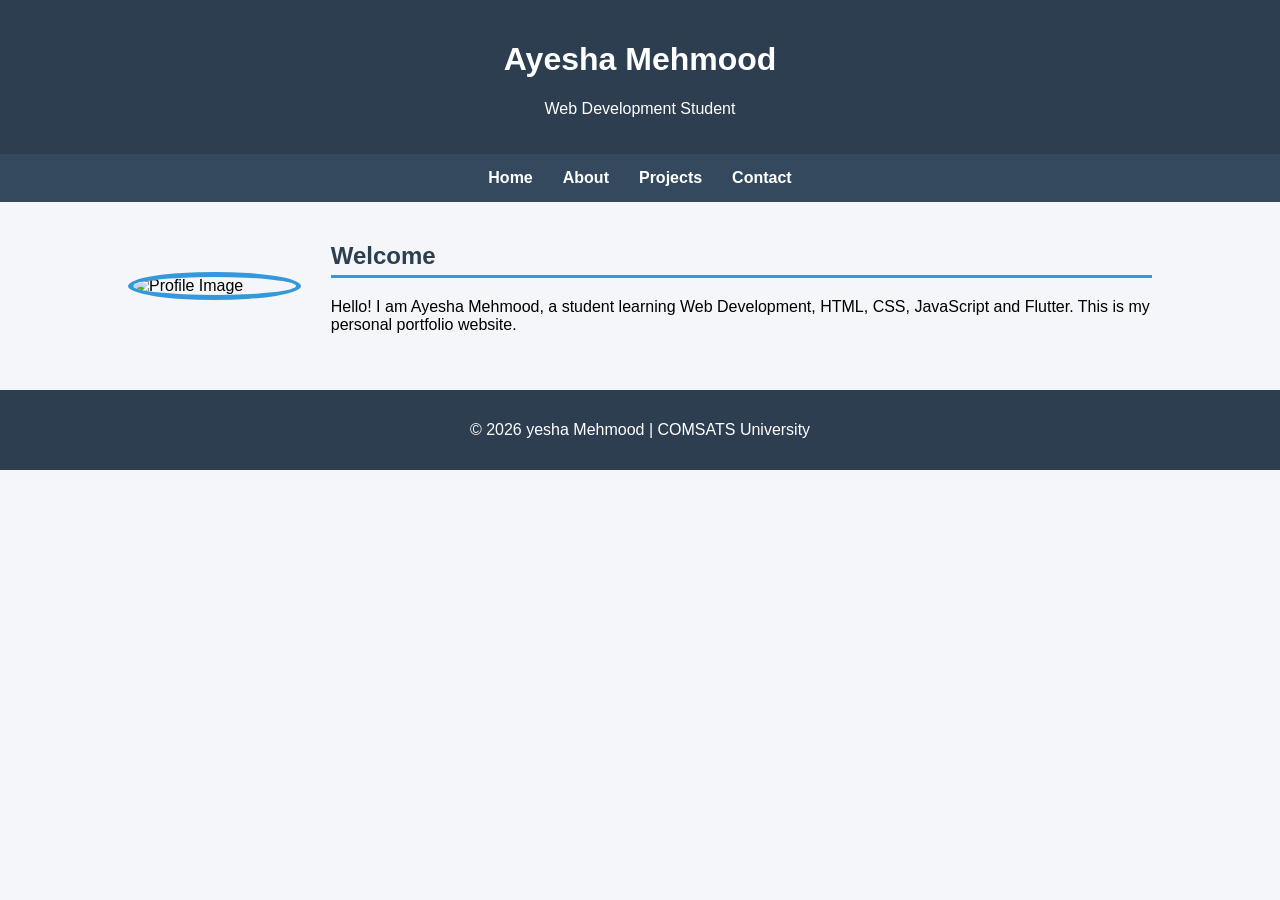
==== portfolio/index.html @ 71e52460 "Add files via upload" ====
<!DOCTYPE html>
<html lang="en">
<head>
<meta charset="UTF-8">
<title>Home | Ayesha Mehmood Portfolio</title>
<link rel="stylesheet" href="style.css">
</head>

<body>

<header>
<h1>Ayesha Mehmood</h1>
<p>Web Development Student</p>
</header>

<nav>
<ul>
<li><a href="index.html">Home</a></li>
<li><a href="about.html">About</a></li>
<li><a href="projects.html">Projects</a></li>
<li><a href="contact.html">Contact</a></li>
</ul>
</nav>

<main>

<section class="profile">
<img src="https://via.placeholder.com/200" alt="Profile Image">

<div>
<h2>Welcome</h2>
<p>
Hello! I am Ayesha Mehmood, a student learning Web Development,
HTML, CSS, JavaScript and Flutter. This is my personal portfolio website.
</p>
</div>

</section>

</main>

<footer>
<p>© 2026 yesha Mehmood | COMSATS University</p>
</footer>

</body>
</html>
---- portfolio/style.css ----
body{
font-family: Arial;
margin:0;
background:#f4f6f9;
}

/* Header */

header{
background:#2c3e50;
color:white;
text-align:center;
padding:20px;
}

/* Navigation */

nav{
background:#34495e;
}

nav ul{
display:flex;
justify-content:center;
list-style:none;
margin:0;
padding:0;
}

nav ul li{
margin:15px;
}

nav ul li a{
color:white;
text-decoration:none;
font-weight:bold;
}

nav ul li a:hover{
color:yellow;
}

/* Sections */

main{
width:80%;
margin:auto;
padding:20px;
}

h2{
color:#2c3e50;
border-bottom:3px solid #3498db;
padding-bottom:5px;
}

/* Profile Section */

.profile{
display:flex;
align-items:center;
gap:30px;
}

.profile img{
width:200px;
border-radius:50%;
border:5px solid #3498db;
}

/* Tables */

table{
width:100%;
border-collapse:collapse;
}

table, th, td{
border:1px solid #ccc;
}

th, td{
padding:10px;
text-align:left;
}

/* Form */

form{
background:white;
padding:20px;
border-radius:10px;
}

input, select, textarea{
width:100%;
padding:8px;
margin-top:5px;
margin-bottom:10px;
}

/* Footer */

footer{
background:#2c3e50;
color:white;
text-align:center;
padding:15px;
margin-top:20px;
}
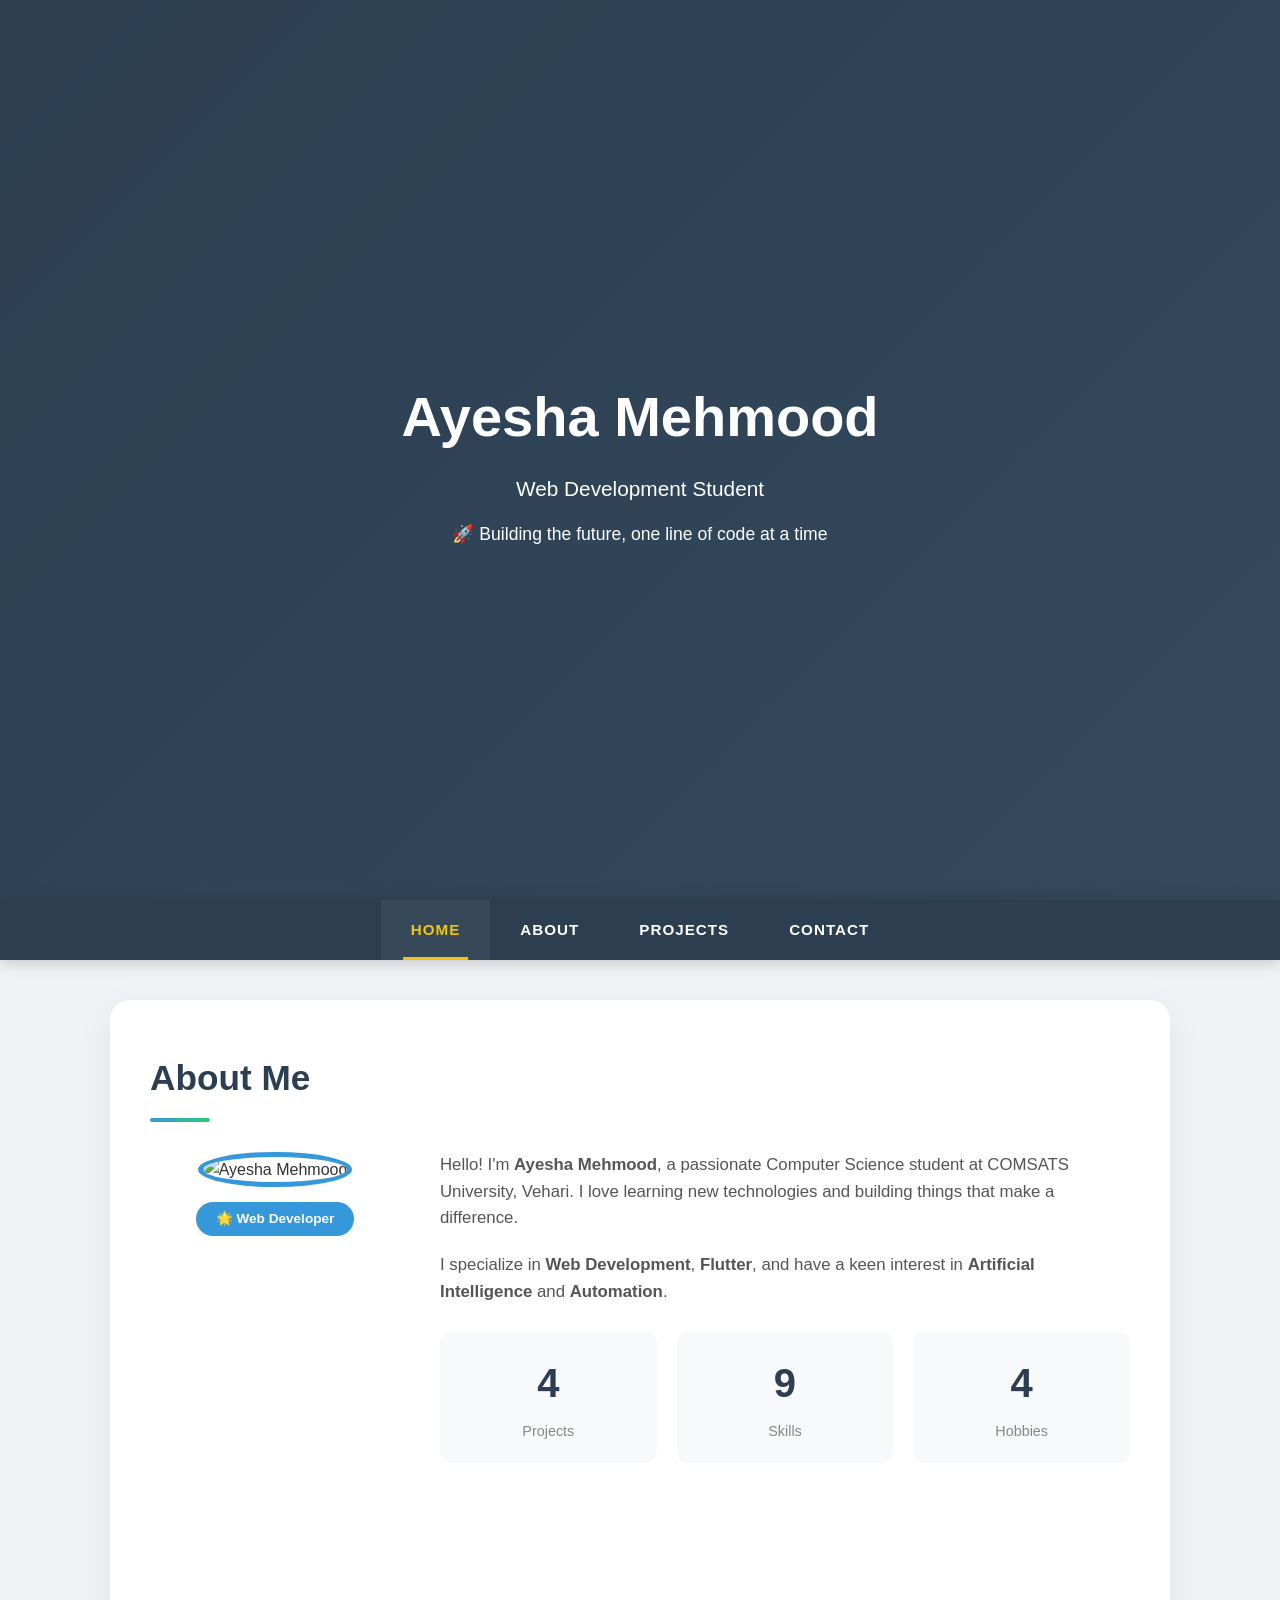
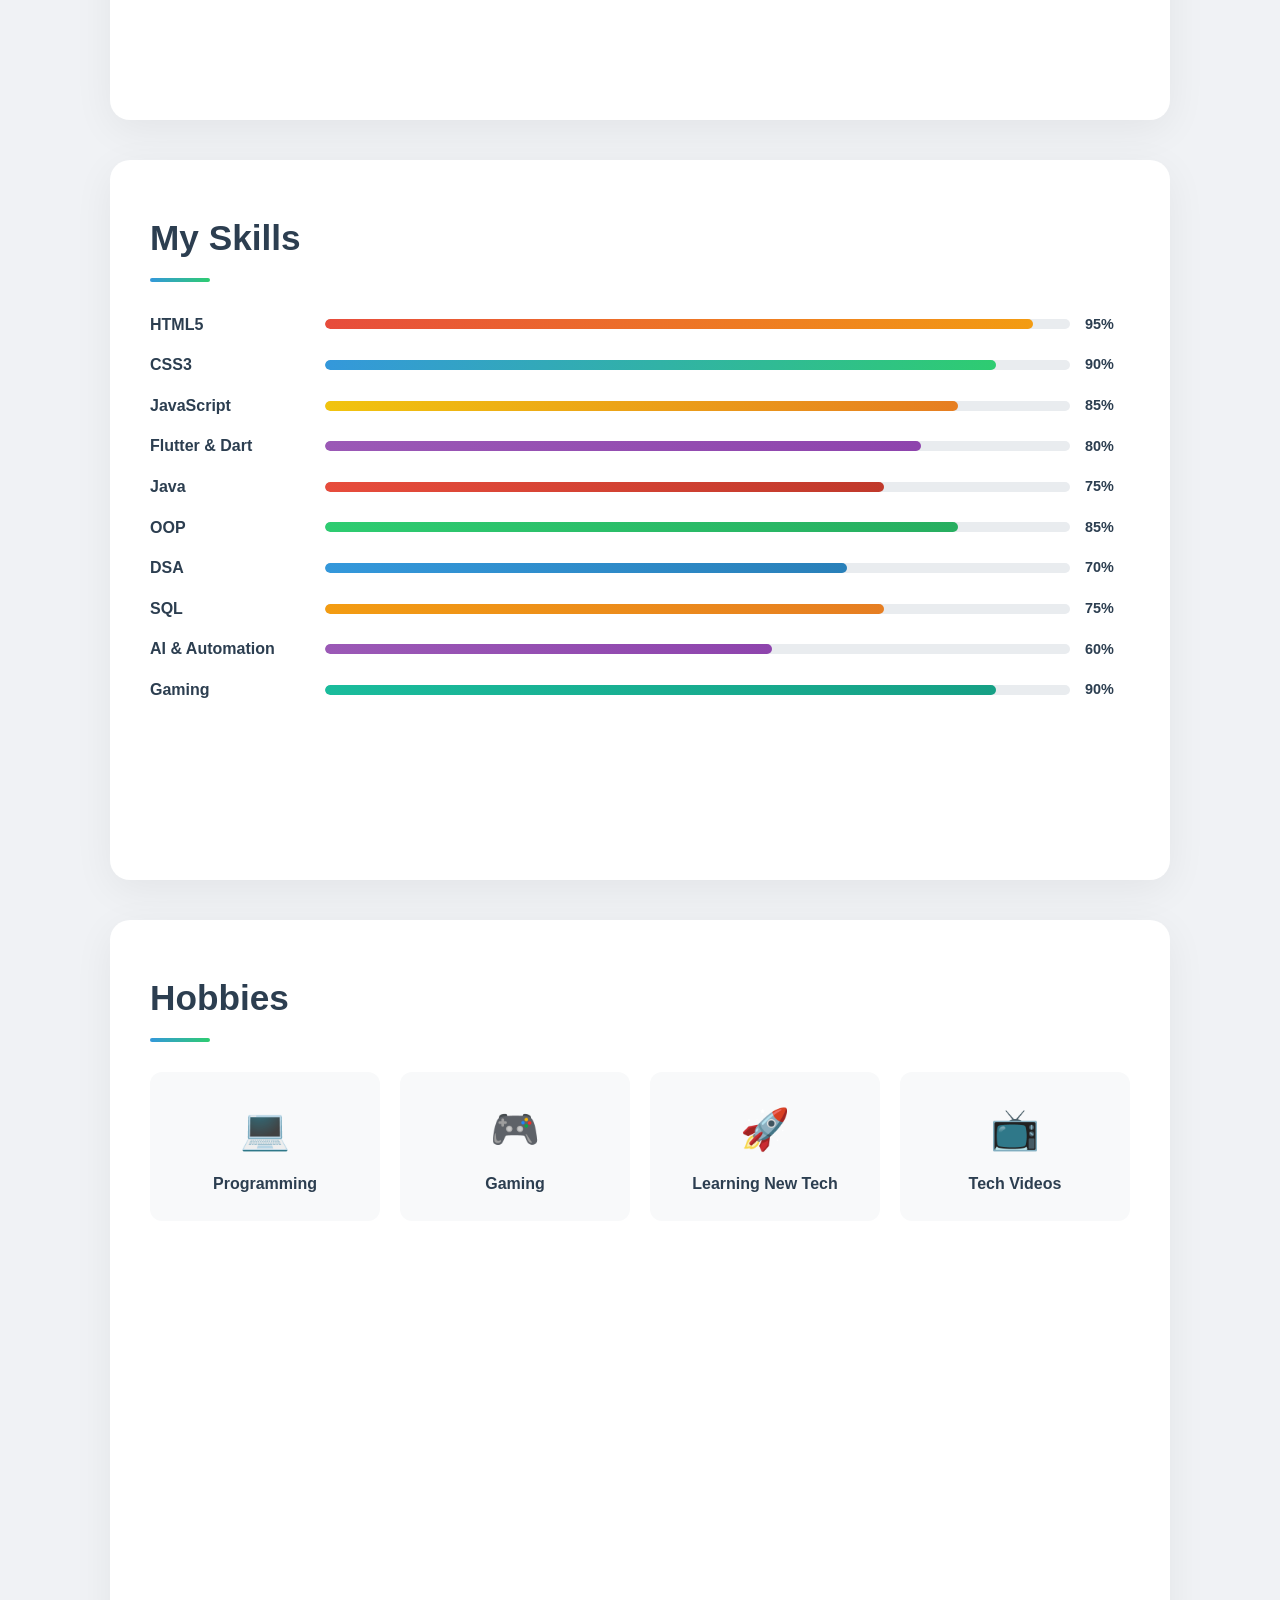
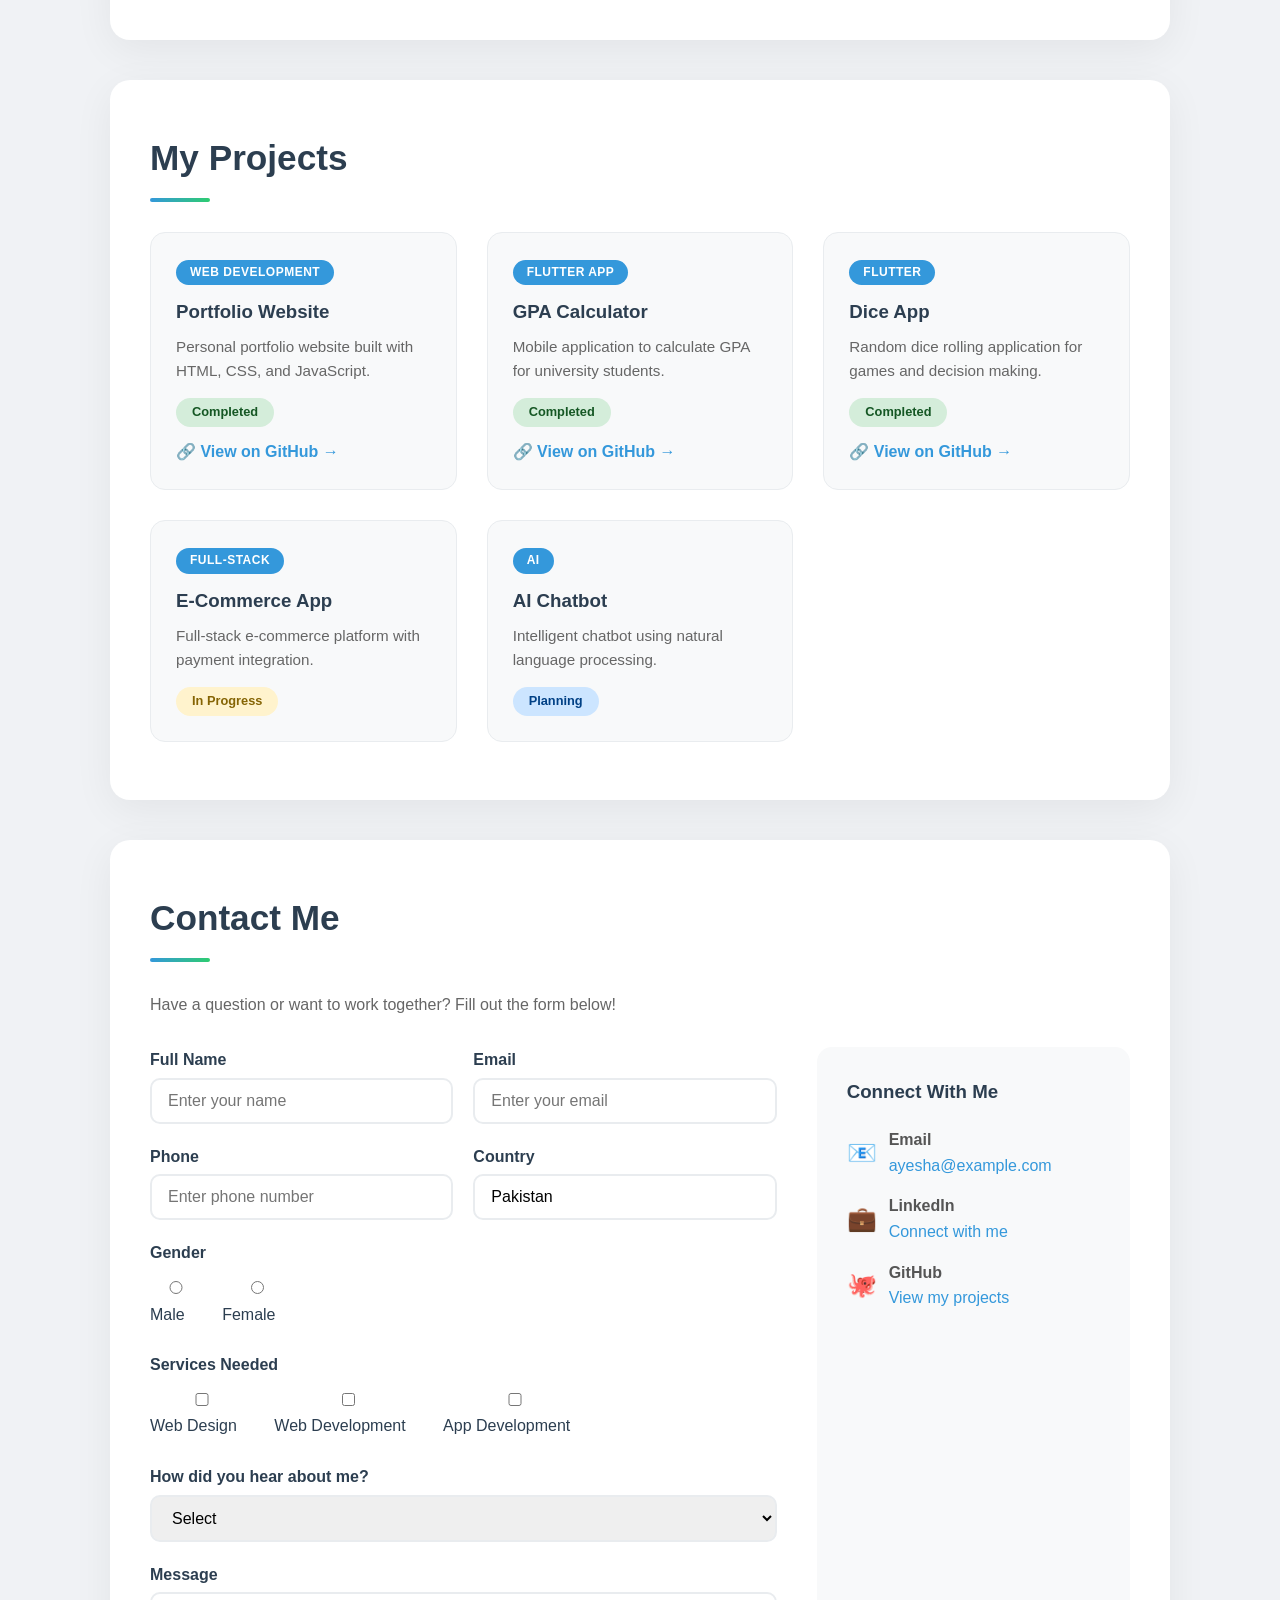
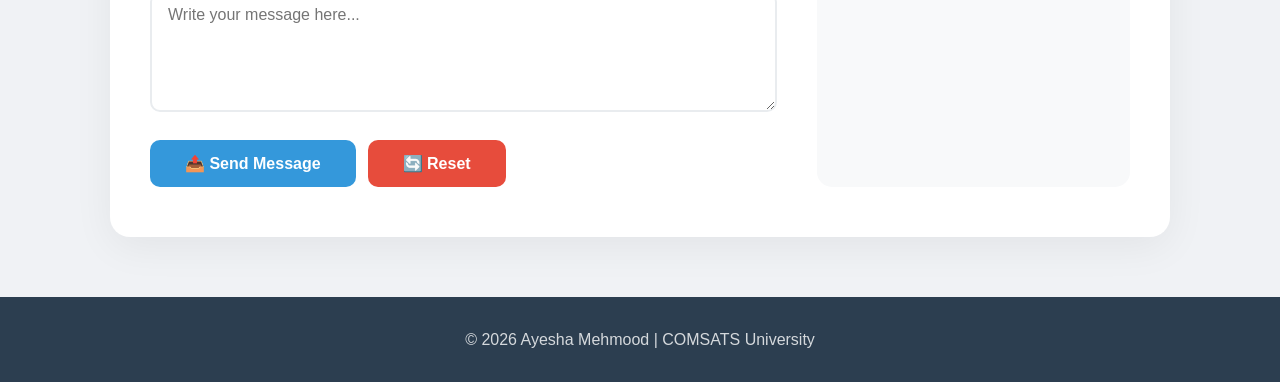
==== commit e0b2bc61: "Add files via upload" ====
--- a/portfolio/index.html
+++ b/portfolio/index.html
@@ -2,46 +2,1124 @@
 <html lang="en">
 <head>
 <meta charset="UTF-8">
-<title>Home | Ayesha Mehmood Portfolio</title>
-<link rel="stylesheet" href="style.css">
+<meta name="viewport" content="width=device-width, initial-scale=1.0">
+<title>Ayesha Mehmood Portfolio</title>
+<style>
+/* ===== RESET & BASE ===== */
+* {
+  margin: 0;
+  padding: 0;
+  box-sizing: border-box;
+}
+
+html {
+  scroll-behavior: smooth;
+}
+
+body {
+  font-family: 'Segoe UI', Tahoma, Geneva, Verdana, sans-serif;
+  background: #f0f2f5;
+  color: #333;
+  line-height: 1.6;
+}
+
+/* ===== HEADER / HERO ===== */
+.hero {
+  background: linear-gradient(135deg, #2c3e50 0%, #34495e 100%);
+  color: white;
+  text-align: center;
+  padding: 80px 20px 60px;
+  position: relative;
+  overflow: hidden;
+  min-height: 100vh;
+  display: flex;
+  flex-direction: column;
+  justify-content: center;
+  align-items: center;
+}
+
+.hero h1 {
+  font-size: 3.5rem;
+  margin-bottom: 10px;
+  animation: fadeInDown 1s ease;
+}
+
+.hero .subtitle {
+  font-size: 1.3rem;
+  opacity: 0.9;
+  animation: fadeInDown 1s ease 0.3s both;
+}
+
+.hero .tagline {
+  font-size: 1.1rem;
+  margin-top: 15px;
+  opacity: 0.8;
+  animation: fadeInDown 1s ease 0.6s both;
+}
+
+/* ===== NAVIGATION ===== */
+nav {
+  background: #2c3e50;
+  position: sticky;
+  top: 0;
+  z-index: 1000;
+  box-shadow: 0 2px 15px rgba(0,0,0,0.2);
+}
+
+nav ul {
+  display: flex;
+  justify-content: center;
+  list-style: none;
+  padding: 0;
+  margin: 0;
+  flex-wrap: wrap;
+}
+
+nav ul li a {
+  color: white;
+  text-decoration: none;
+  padding: 18px 30px;
+  display: block;
+  font-weight: 600;
+  font-size: 0.95rem;
+  text-transform: uppercase;
+  letter-spacing: 1px;
+  transition: all 0.3s ease;
+  position: relative;
+  cursor: pointer;
+}
+
+nav ul li a::after {
+  content: '';
+  position: absolute;
+  bottom: 0;
+  left: 50%;
+  transform: translateX(-50%);
+  width: 0;
+  height: 3px;
+  background: #f1c40f;
+  transition: width 0.3s ease;
+}
+
+nav ul li a:hover::after,
+nav ul li a.active::after {
+  width: 60%;
+}
+
+nav ul li a:hover,
+nav ul li a.active {
+  color: #f1c40f;
+  background: rgba(255,255,255,0.05);
+}
+
+/* Hamburger */
+.hamburger {
+  display: none;
+  flex-direction: column;
+  cursor: pointer;
+  padding: 15px 20px;
+}
+
+.hamburger span {
+  width: 28px;
+  height: 3px;
+  background: white;
+  margin: 3px 0;
+  transition: 0.3s;
+  border-radius: 3px;
+}
+
+/* ===== MAIN CONTENT ===== */
+main {
+  max-width: 1100px;
+  margin: 0 auto;
+  padding: 0 20px;
+}
+
+/* ===== SECTIONS ===== */
+.section {
+  background: white;
+  border-radius: 20px;
+  padding: 50px 40px;
+  margin: 40px 0;
+  box-shadow: 0 10px 40px rgba(0,0,0,0.06);
+  opacity: 0;
+  transform: translateY(50px);
+  transition: all 0.8s cubic-bezier(0.4, 0, 0.2, 1);
+  min-height: 80vh;
+}
+
+.section.visible {
+  opacity: 1;
+  transform: translateY(0);
+}
+
+.section-title {
+  font-size: 2.2rem;
+  color: #2c3e50;
+  margin-bottom: 30px;
+  position: relative;
+  padding-bottom: 15px;
+}
+
+.section-title::after {
+  content: '';
+  position: absolute;
+  bottom: 0;
+  left: 0;
+  width: 60px;
+  height: 4px;
+  background: linear-gradient(90deg, #3498db, #2ecc71);
+  border-radius: 2px;
+}
+
+/* ===== PROFILE / ABOUT ===== */
+.about-grid {
+  display: grid;
+  grid-template-columns: 250px 1fr;
+  gap: 40px;
+  align-items: start;
+}
+
+.about-image {
+  text-align: center;
+}
+
+.about-image img {
+  width: 200px;
+  height: 200px;
+  border-radius: 50%;
+  border: 5px solid #3498db;
+  object-fit: cover;
+  transition: all 0.5s ease;
+}
+
+.about-image img:hover {
+  transform: scale(1.05) rotate(3deg);
+  box-shadow: 0 15px 40px rgba(52, 152, 219, 0.3);
+}
+
+.about-image .badge {
+  display: inline-block;
+  background: #3498db;
+  color: white;
+  padding: 6px 20px;
+  border-radius: 20px;
+  margin-top: 15px;
+  font-size: 0.85rem;
+  font-weight: 600;
+}
+
+.about-text p {
+  font-size: 1.05rem;
+  color: #555;
+  margin-bottom: 20px;
+}
+
+.about-stats {
+  display: grid;
+  grid-template-columns: repeat(3, 1fr);
+  gap: 20px;
+  margin-top: 25px;
+}
+
+.stat-item {
+  text-align: center;
+  background: #f8f9fa;
+  padding: 20px;
+  border-radius: 12px;
+  transition: all 0.3s ease;
+}
+
+.stat-item:hover {
+  transform: translateY(-5px);
+  box-shadow: 0 8px 25px rgba(0,0,0,0.08);
+}
+
+.stat-number {
+  font-size: 2.5rem;
+  font-weight: 700;
+  color: #2c3e50;
+}
+
+.stat-label {
+  font-size: 0.9rem;
+  color: #888;
+  margin-top: 5px;
+}
+
+/* ===== SKILLS ===== */
+.skills-grid {
+  display: grid;
+  gap: 15px;
+}
+
+.skill-item {
+  display: flex;
+  align-items: center;
+  gap: 15px;
+}
+
+.skill-name {
+  width: 160px;
+  font-weight: 600;
+  color: #2c3e50;
+  flex-shrink: 0;
+}
+
+.skill-bar-bg {
+  flex: 1;
+  height: 10px;
+  background: #e9ecef;
+  border-radius: 10px;
+  overflow: hidden;
+}
+
+.skill-bar-fill {
+  height: 100%;
+  width: 0;
+  border-radius: 10px;
+  transition: width 1.5s cubic-bezier(0.4, 0, 0.2, 1);
+}
+
+.skill-percent {
+  width: 45px;
+  font-weight: 600;
+  color: #2c3e50;
+  font-size: 0.9rem;
+  flex-shrink: 0;
+}
+
+/* Skill colors */
+.skill-item:nth-child(1) .skill-bar-fill { background: linear-gradient(90deg, #e74c3c, #f39c12); }
+.skill-item:nth-child(2) .skill-bar-fill { background: linear-gradient(90deg, #3498db, #2ecc71); }
+.skill-item:nth-child(3) .skill-bar-fill { background: linear-gradient(90deg, #f1c40f, #e67e22); }
+.skill-item:nth-child(4) .skill-bar-fill { background: linear-gradient(90deg, #9b59b6, #8e44ad); }
+.skill-item:nth-child(5) .skill-bar-fill { background: linear-gradient(90deg, #e74c3c, #c0392b); }
+.skill-item:nth-child(6) .skill-bar-fill { background: linear-gradient(90deg, #2ecc71, #27ae60); }
+.skill-item:nth-child(7) .skill-bar-fill { background: linear-gradient(90deg, #3498db, #2980b9); }
+.skill-item:nth-child(8) .skill-bar-fill { background: linear-gradient(90deg, #f39c12, #e67e22); }
+.skill-item:nth-child(9) .skill-bar-fill { background: linear-gradient(90deg, #9b59b6, #8e44ad); }
+.skill-item:nth-child(10) .skill-bar-fill { background: linear-gradient(90deg, #1abc9c, #16a085); }
+
+/* ===== HOBBIES ===== */
+.hobbies-grid {
+  display: grid;
+  grid-template-columns: repeat(auto-fit, minmax(180px, 1fr));
+  gap: 20px;
+}
+
+.hobby-card {
+  background: #f8f9fa;
+  padding: 25px 20px;
+  border-radius: 12px;
+  text-align: center;
+  transition: all 0.3s ease;
+  cursor: default;
+}
+
+.hobby-card:hover {
+  transform: translateY(-8px);
+  box-shadow: 0 10px 30px rgba(0,0,0,0.08);
+  background: white;
+}
+
+.hobby-icon {
+  font-size: 2.5rem;
+  margin-bottom: 10px;
+}
+
+.hobby-card h4 {
+  color: #2c3e50;
+}
+
+/* ===== PROJECTS ===== */
+.projects-grid {
+  display: grid;
+  grid-template-columns: repeat(auto-fit, minmax(300px, 1fr));
+  gap: 30px;
+}
+
+.project-card {
+  background: #f8f9fa;
+  border-radius: 15px;
+  padding: 25px;
+  transition: all 0.4s ease;
+  border: 1px solid #e9ecef;
+}
+
+.project-card:hover {
+  transform: translateY(-10px);
+  box-shadow: 0 15px 40px rgba(0,0,0,0.1);
+  background: white;
+  border-color: #3498db;
+}
+
+.project-card h3 {
+  color: #2c3e50;
+  margin-bottom: 8px;
+}
+
+.project-card .category {
+  display: inline-block;
+  background: #3498db;
+  color: white;
+  padding: 3px 14px;
+  border-radius: 15px;
+  font-size: 0.75rem;
+  font-weight: 600;
+  text-transform: uppercase;
+  letter-spacing: 0.5px;
+  margin-bottom: 12px;
+}
+
+.project-card p {
+  color: #666;
+  font-size: 0.95rem;
+  margin-bottom: 15px;
+}
+
+.project-card .status {
+  display: inline-block;
+  padding: 4px 16px;
+  border-radius: 20px;
+  font-size: 0.8rem;
+  font-weight: 600;
+}
+
+.status.completed {
+  background: #d4edda;
+  color: #155724;
+}
+
+.status.progress {
+  background: #fff3cd;
+  color: #856404;
+}
+
+.status.planning {
+  background: #cce5ff;
+  color: #004085;
+}
+
+.project-card .project-link {
+  display: inline-block;
+  margin-top: 12px;
+  color: #3498db;
+  text-decoration: none;
+  font-weight: 600;
+  transition: all 0.3s ease;
+}
+
+.project-card .project-link:hover {
+  color: #2c3e50;
+  transform: translateX(5px);
+}
+
+/* ===== CONTACT FORM ===== */
+.contact-wrapper {
+  display: grid;
+  grid-template-columns: 2fr 1fr;
+  gap: 40px;
+}
+
+.form-group {
+  margin-bottom: 20px;
+}
+
+.form-group label {
+  display: block;
+  font-weight: 600;
+  color: #2c3e50;
+  margin-bottom: 5px;
+}
+
+.form-group input,
+.form-group select,
+.form-group textarea {
+  width: 100%;
+  padding: 12px 16px;
+  border: 2px solid #e9ecef;
+  border-radius: 10px;
+  font-size: 1rem;
+  transition: all 0.3s ease;
+  font-family: inherit;
+}
+
+.form-group input:focus,
+.form-group select:focus,
+.form-group textarea:focus {
+  border-color: #3498db;
+  box-shadow: 0 0 0 4px rgba(52, 152, 219, 0.1);
+  outline: none;
+}
+
+.form-group textarea {
+  min-height: 120px;
+  resize: vertical;
+}
+
+.form-row {
+  display: grid;
+  grid-template-columns: 1fr 1fr;
+  gap: 20px;
+}
+
+.btn {
+  padding: 14px 35px;
+  border: none;
+  border-radius: 10px;
+  font-size: 1rem;
+  font-weight: 600;
+  color: white;
+  background: #3498db;
+  cursor: pointer;
+  transition: all 0.3s ease;
+}
+
+.btn:hover {
+  background: #2980b9;
+  transform: translateY(-3px);
+  box-shadow: 0 8px 30px rgba(52, 152, 219, 0.3);
+}
+
+.btn-secondary {
+  background: #e74c3c;
+}
+
+.btn-secondary:hover {
+  background: #c0392b;
+  box-shadow: 0 8px 30px rgba(231, 76, 60, 0.3);
+}
+
+.contact-info {
+  background: #f8f9fa;
+  padding: 30px;
+  border-radius: 15px;
+}
+
+.contact-info h3 {
+  color: #2c3e50;
+  margin-bottom: 20px;
+}
+
+.contact-item {
+  display: flex;
+  align-items: center;
+  gap: 12px;
+  margin-bottom: 15px;
+  color: #555;
+}
+
+.contact-item .icon {
+  font-size: 1.5rem;
+}
+
+/* ===== FOOTER ===== */
+footer {
+  background: #2c3e50;
+  color: white;
+  text-align: center;
+  padding: 30px 20px;
+  margin-top: 60px;
+}
+
+footer p {
+  opacity: 0.8;
+}
+
+/* ===== ANIMATIONS ===== */
+@keyframes fadeInDown {
+  from {
+    opacity: 0;
+    transform: translateY(-30px);
+  }
+  to {
+    opacity: 1;
+    transform: translateY(0);
+  }
+}
+
+/* ===== RESPONSIVE ===== */
+@media screen and (max-width: 992px) {
+  .about-grid {
+    grid-template-columns: 1fr;
+    text-align: center;
+  }
+  
+  .about-stats {
+    grid-template-columns: repeat(3, 1fr);
+  }
+  
+  .contact-wrapper {
+    grid-template-columns: 1fr;
+  }
+  
+  .section {
+    padding: 35px 25px;
+  }
+}
+
+@media screen and (max-width: 768px) {
+  .hero h1 {
+    font-size: 2.5rem;
+  }
+  
+  .hero .subtitle {
+    font-size: 1.1rem;
+  }
+  
+  .hamburger {
+    display: flex;
+  }
+  
+  nav ul {
+    display: none;
+    flex-direction: column;
+    width: 100%;
+  }
+  
+  nav ul.open {
+    display: flex;
+  }
+  
+  nav ul li a {
+    padding: 12px 20px;
+    text-align: center;
+    border-bottom: 1px solid rgba(255,255,255,0.05);
+  }
+  
+  .section-title {
+    font-size: 1.8rem;
+  }
+  
+  .about-stats {
+    grid-template-columns: 1fr;
+    gap: 10px;
+  }
+  
+  .projects-grid {
+    grid-template-columns: 1fr;
+  }
+  
+  .form-row {
+    grid-template-columns: 1fr;
+  }
+  
+  .skill-name {
+    width: 120px;
+    font-size: 0.85rem;
+  }
+  
+  .hobbies-grid {
+    grid-template-columns: repeat(2, 1fr);
+  }
+}
+
+@media screen and (max-width: 480px) {
+  .hero h1 {
+    font-size: 2rem;
+  }
+  
+  .section {
+    padding: 25px 15px;
+  }
+  
+  .hobbies-grid {
+    grid-template-columns: 1fr 1fr;
+  }
+  
+  .hobby-card {
+    padding: 15px;
+  }
+  
+  .btn {
+    width: 100%;
+  }
+}
+</style>
 </head>
 
 <body>
 
-<header>
-<h1>Ayesha Mehmood</h1>
-<p>Web Development Student</p>
-</header>
-
+<!-- ===== HERO / HOME ===== -->
+<section class="hero" id="home">
+  <h1>Ayesha Mehmood</h1>
+  <p class="subtitle">Web Development Student</p>
+  <p class="tagline">🚀 Building the future, one line of code at a time</p>
+</section>
+
+<!-- ===== NAVIGATION ===== -->
 <nav>
-<ul>
-<li><a href="index.html">Home</a></li>
-<li><a href="about.html">About</a></li>
-<li><a href="projects.html">Projects</a></li>
-<li><a href="contact.html">Contact</a></li>
-</ul>
+  <div class="hamburger" onclick="toggleMenu()">
+    <span></span><span></span><span></span>
+  </div>
+  <ul id="navMenu">
+    <li><a class="active" onclick="scrollToSection('home')">Home</a></li>
+    <li><a onclick="scrollToSection('about')">About</a></li>
+    <li><a onclick="scrollToSection('projects')">Projects</a></li>
+    <li><a onclick="scrollToSection('contact')">Contact</a></li>
+  </ul>
 </nav>
 
+<!-- ===== MAIN ===== -->
 <main>
 
-<section class="profile">
-<img src="https://via.placeholder.com/200" alt="Profile Image">
-
-<div>
-<h2>Welcome</h2>
-<p>
-Hello! I am Ayesha Mehmood, a student learning Web Development,
-HTML, CSS, JavaScript and Flutter. This is my personal portfolio website.
-</p>
-</div>
-
-</section>
+  <!-- ABOUT SECTION -->
+  <section class="section" id="about">
+    <h2 class="section-title">About Me</h2>
+    <div class="about-grid">
+      <div class="about-image">
+        <img src="https://raw.githubusercontent.com/ayeshaSP24-BCS-024/portfolio/main/portfolio.png" alt="Ayesha Mehmood">
+        <div class="badge">🌟 Web Developer</div>
+      </div>
+      <div class="about-text">
+        <p>
+          Hello! I'm <strong>Ayesha Mehmood</strong>, a passionate Computer Science student at COMSATS University, Vehari. 
+          I love learning new technologies and building things that make a difference.
+        </p>
+        <p>
+          I specialize in <strong>Web Development</strong>, <strong>Flutter</strong>, and have a keen interest in 
+          <strong>Artificial Intelligence</strong> and <strong>Automation</strong>.
+        </p>
+        <div class="about-stats">
+          <div class="stat-item">
+            <div class="stat-number" id="projectsCount">0</div>
+            <div class="stat-label">Projects</div>
+          </div>
+          <div class="stat-item">
+            <div class="stat-number" id="skillsCount">0</div>
+            <div class="stat-label">Skills</div>
+          </div>
+          <div class="stat-item">
+            <div class="stat-number" id="hobbiesCount">0</div>
+            <div class="stat-label">Hobbies</div>
+          </div>
+        </div>
+      </div>
+    </div>
+  </section>
+
+  <!-- SKILLS SECTION -->
+  <section class="section" id="skills">
+    <h2 class="section-title">My Skills</h2>
+    <div class="skills-grid">
+      <div class="skill-item">
+        <span class="skill-name">HTML5</span>
+        <div class="skill-bar-bg">
+          <div class="skill-bar-fill" data-width="95%"></div>
+        </div>
+        <span class="skill-percent">95%</span>
+      </div>
+      <div class="skill-item">
+        <span class="skill-name">CSS3</span>
+        <div class="skill-bar-bg">
+          <div class="skill-bar-fill" data-width="90%"></div>
+        </div>
+        <span class="skill-percent">90%</span>
+      </div>
+      <div class="skill-item">
+        <span class="skill-name">JavaScript</span>
+        <div class="skill-bar-bg">
+          <div class="skill-bar-fill" data-width="85%"></div>
+        </div>
+        <span class="skill-percent">85%</span>
+      </div>
+      <div class="skill-item">
+        <span class="skill-name">Flutter & Dart</span>
+        <div class="skill-bar-bg">
+          <div class="skill-bar-fill" data-width="80%"></div>
+        </div>
+        <span class="skill-percent">80%</span>
+      </div>
+      <div class="skill-item">
+        <span class="skill-name">Java</span>
+        <div class="skill-bar-bg">
+          <div class="skill-bar-fill" data-width="75%"></div>
+        </div>
+        <span class="skill-percent">75%</span>
+      </div>
+      <div class="skill-item">
+        <span class="skill-name">OOP</span>
+        <div class="skill-bar-bg">
+          <div class="skill-bar-fill" data-width="85%"></div>
+        </div>
+        <span class="skill-percent">85%</span>
+      </div>
+      <div class="skill-item">
+        <span class="skill-name">DSA</span>
+        <div class="skill-bar-bg">
+          <div class="skill-bar-fill" data-width="70%"></div>
+        </div>
+        <span class="skill-percent">70%</span>
+      </div>
+      <div class="skill-item">
+        <span class="skill-name">SQL</span>
+        <div class="skill-bar-bg">
+          <div class="skill-bar-fill" data-width="75%"></div>
+        </div>
+        <span class="skill-percent">75%</span>
+      </div>
+      <div class="skill-item">
+        <span class="skill-name">AI & Automation</span>
+        <div class="skill-bar-bg">
+          <div class="skill-bar-fill" data-width="60%"></div>
+        </div>
+        <span class="skill-percent">60%</span>
+      </div>
+      <div class="skill-item">
+        <span class="skill-name">Gaming</span>
+        <div class="skill-bar-bg">
+          <div class="skill-bar-fill" data-width="90%"></div>
+        </div>
+        <span class="skill-percent">90%</span>
+      </div>
+    </div>
+  </section>
+
+  <!-- HOBBIES SECTION -->
+  <section class="section" id="hobbies">
+    <h2 class="section-title">Hobbies</h2>
+    <div class="hobbies-grid">
+      <div class="hobby-card">
+        <div class="hobby-icon">💻</div>
+        <h4>Programming</h4>
+      </div>
+      <div class="hobby-card">
+        <div class="hobby-icon">🎮</div>
+        <h4>Gaming</h4>
+      </div>
+      <div class="hobby-card">
+        <div class="hobby-icon">🚀</div>
+        <h4>Learning New Tech</h4>
+      </div>
+      <div class="hobby-card">
+        <div class="hobby-icon">📺</div>
+        <h4>Tech Videos</h4>
+      </div>
+    </div>
+  </section>
+
+  <!-- PROJECTS SECTION -->
+  <section class="section" id="projects">
+    <h2 class="section-title">My Projects</h2>
+    <div class="projects-grid">
+      <div class="project-card">
+        <span class="category">Web Development</span>
+        <h3>Portfolio Website</h3>
+        <p>Personal portfolio website built with HTML, CSS, and JavaScript.</p>
+        <span class="status completed">Completed</span>
+        <br>
+        <a href="#" class="project-link">🔗 View on GitHub →</a>
+      </div>
+
+      <div class="project-card">
+        <span class="category">Flutter App</span>
+        <h3>GPA Calculator</h3>
+        <p>Mobile application to calculate GPA for university students.</p>
+        <span class="status completed">Completed</span>
+        <br>
+        <a href="#" class="project-link">🔗 View on GitHub →</a>
+      </div>
+
+      <div class="project-card">
+        <span class="category">Flutter</span>
+        <h3>Dice App</h3>
+        <p>Random dice rolling application for games and decision making.</p>
+        <span class="status completed">Completed</span>
+        <br>
+        <a href="#" class="project-link">🔗 View on GitHub →</a>
+      </div>
+
+      <div class="project-card">
+        <span class="category">Full-Stack</span>
+        <h3>E-Commerce App</h3>
+        <p>Full-stack e-commerce platform with payment integration.</p>
+        <span class="status progress">In Progress</span>
+      </div>
+
+      <div class="project-card">
+        <span class="category">AI</span>
+        <h3>AI Chatbot</h3>
+        <p>Intelligent chatbot using natural language processing.</p>
+        <span class="status planning">Planning</span>
+      </div>
+    </div>
+  </section>
+
+  <!-- CONTACT SECTION -->
+  <section class="section" id="contact">
+    <h2 class="section-title">Contact Me</h2>
+    <p style="color: #666; margin-bottom: 30px;">Have a question or want to work together? Fill out the form below!</p>
+
+    <div class="contact-wrapper">
+      <form id="contactForm" action="https://formspree.io/f/mlgqgqbb" method="POST">
+        <div class="form-row">
+          <div class="form-group">
+            <label>Full Name</label>
+            <input type="text" name="name" placeholder="Enter your name" required>
+          </div>
+          <div class="form-group">
+            <label>Email</label>
+            <input type="email" name="email" placeholder="Enter your email" required>
+          </div>
+        </div>
+
+        <div class="form-row">
+          <div class="form-group">
+            <label>Phone</label>
+            <input type="tel" name="phone" placeholder="Enter phone number" required>
+          </div>
+          <div class="form-group">
+            <label>Country</label>
+            <input type="text" name="country" value="Pakistan" readonly>
+          </div>
+        </div>
+
+        <div class="form-group">
+          <label>Gender</label>
+          <div style="display: flex; gap: 20px; padding-top: 5px;">
+            <label style="font-weight: normal;"><input type="radio" name="gender" value="Male"> Male</label>
+            <label style="font-weight: normal;"><input type="radio" name="gender" value="Female"> Female</label>
+          </div>
+        </div>
+
+        <div class="form-group">
+          <label>Services Needed</label>
+          <div style="display: flex; flex-wrap: wrap; gap: 20px; padding-top: 5px;">
+            <label style="font-weight: normal;"><input type="checkbox" name="services" value="Web Design"> Web Design</label>
+            <label style="font-weight: normal;"><input type="checkbox" name="services" value="Web Development"> Web Development</label>
+            <label style="font-weight: normal;"><input type="checkbox" name="services" value="App Development"> App Development</label>
+          </div>
+        </div>
+
+        <div class="form-group">
+          <label>How did you hear about me?</label>
+          <select name="heard_from" required>
+            <option value="">Select</option>
+            <option value="Google">Google</option>
+            <option value="Friend">Friend</option>
+            <option value="Social Media">Social Media</option>
+          </select>
+        </div>
+
+        <div class="form-group">
+          <label>Message</label>
+          <textarea name="message" placeholder="Write your message here..." required></textarea>
+        </div>
+
+        <div style="display: flex; gap: 12px; flex-wrap: wrap;">
+          <button type="submit" class="btn">📤 Send Message</button>
+          <button type="reset" class="btn btn-secondary">🔄 Reset</button>
+        </div>
+      </form>
+
+      <div class="contact-info">
+        <h3>Connect With Me</h3>
+        <div class="contact-item">
+          <span class="icon">📧</span>
+          <div>
+            <strong>Email</strong><br>
+            <a href="mailto:ayesha@example.com" style="color: #3498db; text-decoration: none;">ayesha@example.com</a>
+          </div>
+        </div>
+        <div class="contact-item">
+          <span class="icon">💼</span>
+          <div>
+            <strong>LinkedIn</strong><br>
+            <a href="#" style="color: #3498db; text-decoration: none;">Connect with me</a>
+          </div>
+        </div>
+        <div class="contact-item">
+          <span class="icon">🐙</span>
+          <div>
+            <strong>GitHub</strong><br>
+            <a href="#" style="color: #3498db; text-decoration: none;">View my projects</a>
+          </div>
+        </div>
+      </div>
+    </div>
+
+    <div id="form-success" style="display:none; background: #d4edda; color: #155724; padding: 25px; border-radius: 12px; margin-top: 30px; text-align: center;">
+      <h3>✅ Thank You!</h3>
+      <p>Your message has been sent successfully. I'll get back to you soon!</p>
+    </div>
+  </section>
 
 </main>
 
+<!-- ===== FOOTER ===== -->
 <footer>
-<p>© 2026 yesha Mehmood | COMSATS University</p>
+  <p>© 2026 Ayesha Mehmood | COMSATS University</p>
 </footer>
+
+<!-- ===== SCRIPTS ===== -->
+<script>
+// Hamburger Menu
+function toggleMenu() {
+  document.getElementById('navMenu').classList.toggle('open');
+}
+
+document.querySelectorAll('#navMenu a').forEach(link => {
+  link.addEventListener('click', () => {
+    document.getElementById('navMenu').classList.remove('open');
+  });
+});
+
+// Scroll to section
+function scrollToSection(id) {
+  document.getElementById(id).scrollIntoView({ behavior: 'smooth' });
+}
+
+// Update active nav on scroll
+const sections = document.querySelectorAll('.section, .hero');
+const navLinks = document.querySelectorAll('#navMenu a');
+
+window.addEventListener('scroll', () => {
+  let current = '';
+  sections.forEach(section => {
+    const sectionTop = section.offsetTop;
+    if (window.scrollY >= sectionTop - 200) {
+      current = section.getAttribute('id');
+    }
+  });
+  
+  navLinks.forEach(link => {
+    link.classList.remove('active');
+    if (link.getAttribute('onclick') && link.getAttribute('onclick').includes(current)) {
+      link.classList.add('active');
+    }
+  });
+});
+
+// ===== SCROLL REVEAL =====
+const revealSections = document.querySelectorAll('.section');
+
+const revealObserver = new IntersectionObserver((entries) => {
+  entries.forEach(entry => {
+    if (entry.isIntersecting) {
+      entry.target.classList.add('visible');
+    }
+  });
+}, {
+  threshold: 0.15,
+  rootMargin: '0px 0px -50px 0px'
+});
+
+revealSections.forEach(section => {
+  revealObserver.observe(section);
+});
+
+// ===== SKILL BARS =====
+function animateSkillBars() {
+  const bars = document.querySelectorAll('.skill-bar-fill');
+  bars.forEach(bar => {
+    const rect = bar.getBoundingClientRect();
+    if (rect.top < window.innerHeight && !bar.classList.contains('animated')) {
+      const width = bar.getAttribute('data-width');
+      bar.style.width = width;
+      bar.classList.add('animated');
+    }
+  });
+}
+
+window.addEventListener('scroll', animateSkillBars);
+window.addEventListener('load', animateSkillBars);
+
+// ===== COUNTER ANIMATION =====
+function animateCounter(element, target) {
+  let current = 0;
+  const increment = target / 60;
+  const timer = setInterval(() => {
+    current += increment;
+    if (current >= target) {
+      element.textContent = target;
+      clearInterval(timer);
+    } else {
+      element.textContent = Math.floor(current);
+    }
+  }, 20);
+}
+
+const statsObserver = new IntersectionObserver((entries) => {
+  entries.forEach(entry => {
+    if (entry.isIntersecting) {
+      const projectsEl = document.getElementById('projectsCount');
+      const skillsEl = document.getElementById('skillsCount');
+      const hobbiesEl = document.getElementById('hobbiesCount');
+      
+      if (projectsEl && projectsEl.textContent === '0') {
+        animateCounter(projectsEl, 5);
+        animateCounter(skillsEl, 10);
+        animateCounter(hobbiesEl, 4);
+      }
+    }
+  });
+}, { threshold: 0.5 });
+
+const aboutSection = document.querySelector('#about');
+if (aboutSection) statsObserver.observe(aboutSection);
+
+// ===== FORM SUBMISSION =====
+const form = document.getElementById('contactForm');
+const successDiv = document.getElementById('form-success');
+
+if (form) {
+  form.addEventListener('submit', async (e) => {
+    e.preventDefault();
+    
+    const formData = new FormData(form);
+    
+    try {
+      const response = await fetch(form.action, {
+        method: 'POST',
+        body: formData,
+        headers: { 'Accept': 'application/json' }
+      });
+      
+      if (response.ok) {
+        form.style.display = 'none';
+        successDiv.style.display = 'block';
+      } else {
+        alert('❌ There was a problem. Please try again.');
+      }
+    } catch (error) {
+      alert('❌ Network error. Please check your connection.');
+    }
+  });
+}
+
+// ===== AUTO SCROLL =====
+let autoScrollInterval;
+let isPaused = false;
+let scrollTimeout;
+
+function startAutoScroll() {
+  autoScrollInterval = setInterval(() => {
+    if (!isPaused) {
+      window.scrollBy({
+        top: 3,
+        behavior: 'smooth'
+      });
+    }
+  }, 50);
+}
+
+startAutoScroll();
+
+window.addEventListener('scroll', () => {
+  isPaused = true;
+  clearTimeout(scrollTimeout);
+  
+  scrollTimeout = setTimeout(() => {
+    isPaused = false;
+  }, 3000);
+});
+
+// ===== NO LOOP BACK TO TOP =====
+// The auto-scroll STOPS at the bottom of the page
+
+</script>
 
 </body>
 </html>
